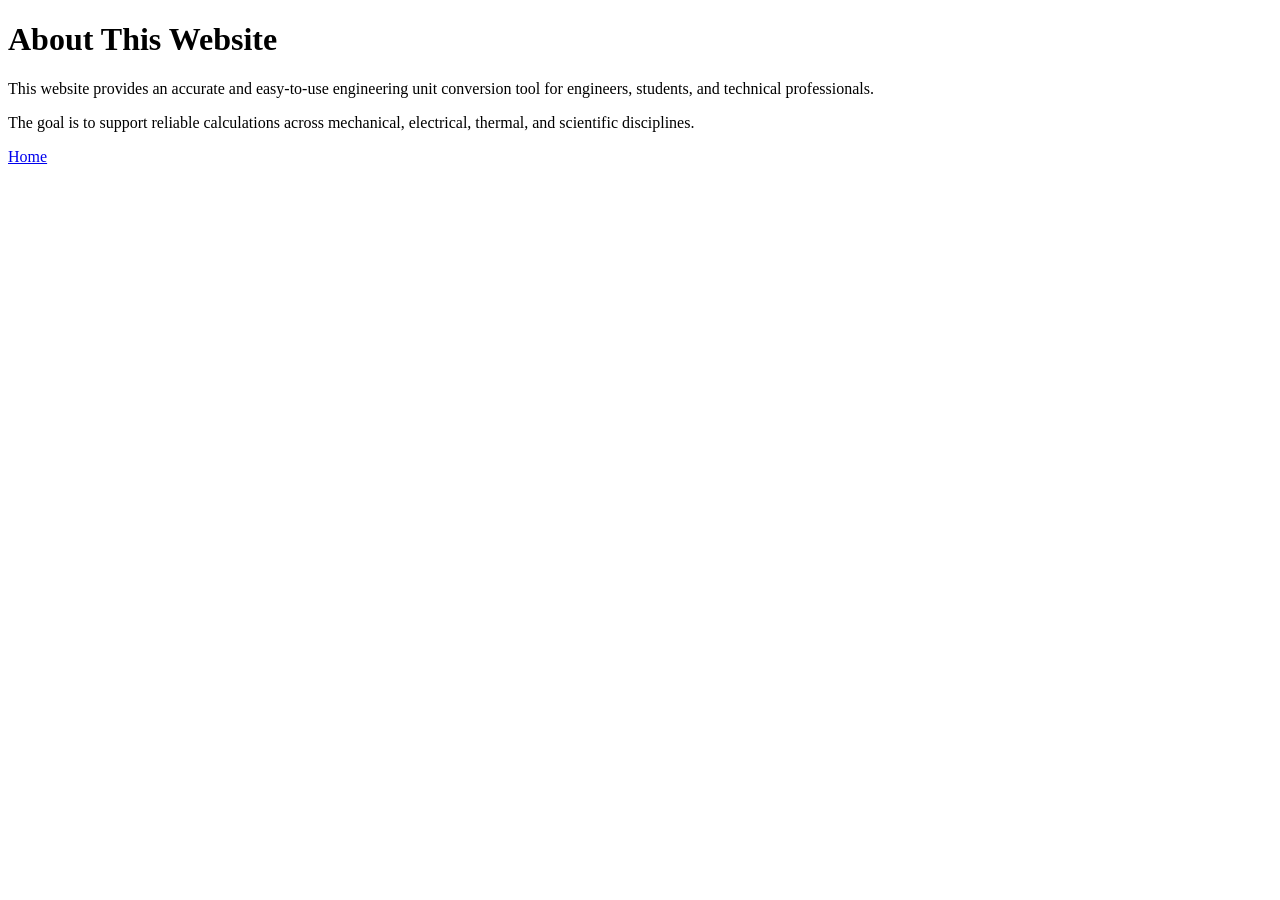
==== about.html @ 7ae83ef9 "Add files via upload" ====
<!DOCTYPE html>
<html lang="en">
<head>
<meta charset="UTF-8">
<title>About</title>
</head>
<body>
<h1>About This Website</h1>
<p>This website provides an accurate and easy-to-use engineering unit conversion tool for engineers, students, and technical professionals.</p>
<p>The goal is to support reliable calculations across mechanical, electrical, thermal, and scientific disciplines.</p>
<p><a href="/">Home</a></p>
</body>
</html>
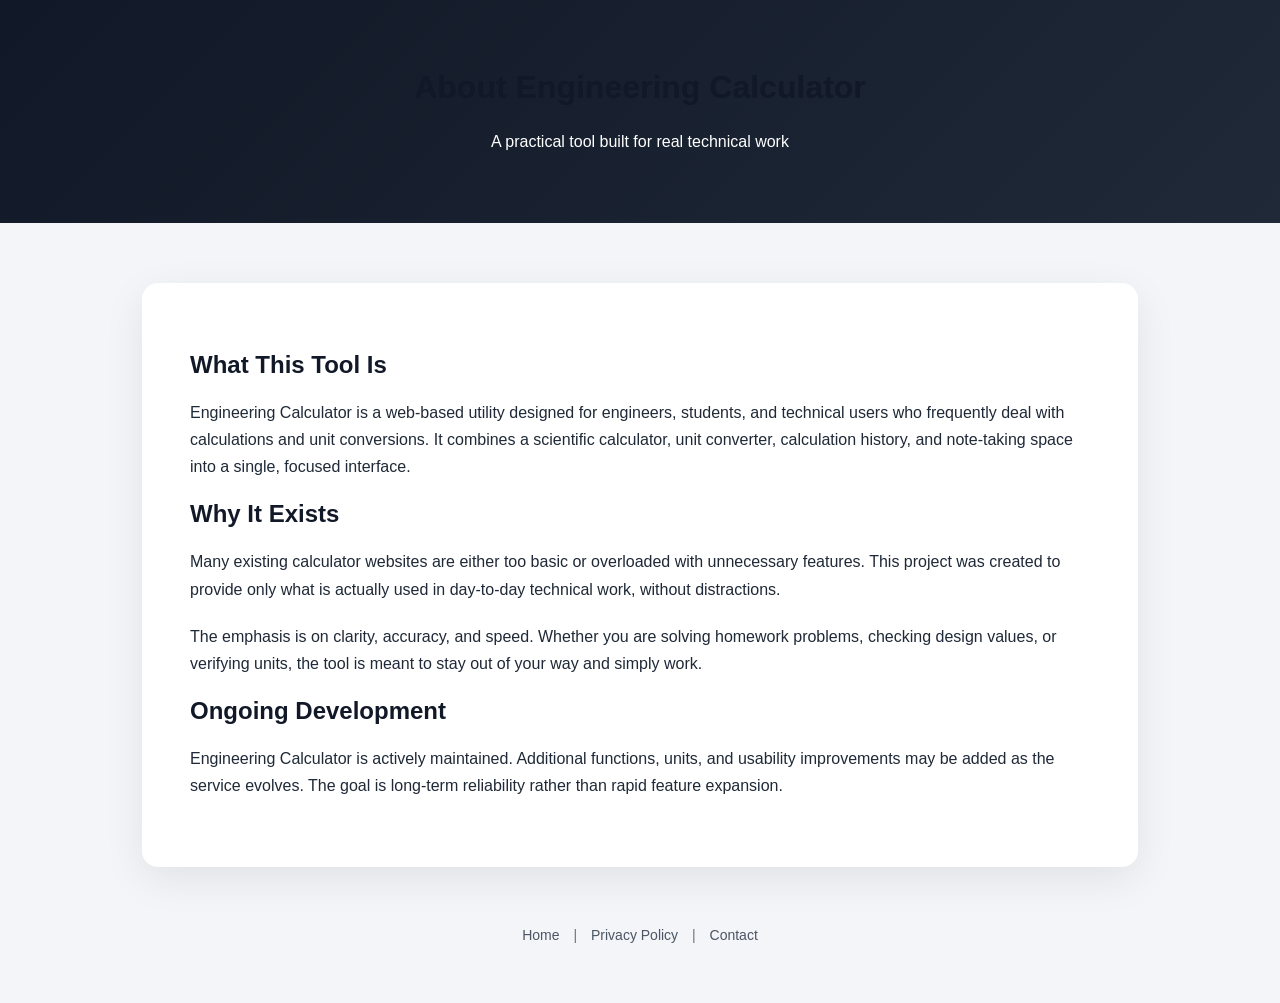
==== commit 1ce3df18: "Update about.html" ====
--- a/about.html
+++ b/about.html
@@ -2,12 +2,56 @@
 <html lang="en">
 <head>
 <meta charset="UTF-8">
-<title>About</title>
+<title>About | Engineering Calculator</title>
+<meta name="viewport" content="width=device-width, initial-scale=1.0">
+<style>
+body{margin:0;font-family:Arial,Helvetica,sans-serif;background:#f3f5f9;color:#1f2937}
+header{background:linear-gradient(135deg,#111827,#1f2937);color:#fff;padding:48px 20px;text-align:center}
+main{max-width:900px;margin:60px auto;background:#fff;padding:48px;border-radius:16px;box-shadow:0 12px 40px rgba(0,0,0,.08)}
+h1,h2{color:#111827}
+p{line-height:1.7;margin-bottom:20px}
+footer{text-align:center;margin:60px 0;color:#6b7280;font-size:14px}
+footer a{color:#4b5563;text-decoration:none;margin:0 10px}
+</style>
 </head>
 <body>
-<h1>About This Website</h1>
-<p>This website provides an accurate and easy-to-use engineering unit conversion tool for engineers, students, and technical professionals.</p>
-<p>The goal is to support reliable calculations across mechanical, electrical, thermal, and scientific disciplines.</p>
-<p><a href="/">Home</a></p>
+
+<header>
+<h1>About Engineering Calculator</h1>
+<p>A practical tool built for real technical work</p>
+</header>
+
+<main>
+<h2>What This Tool Is</h2>
+<p>
+Engineering Calculator is a web-based utility designed for engineers, students, and technical users who frequently deal with calculations and unit conversions.
+It combines a scientific calculator, unit converter, calculation history, and note-taking space into a single, focused interface.
+</p>
+
+<h2>Why It Exists</h2>
+<p>
+Many existing calculator websites are either too basic or overloaded with unnecessary features.
+This project was created to provide only what is actually used in day-to-day technical work, without distractions.
+</p>
+
+<p>
+The emphasis is on clarity, accuracy, and speed.
+Whether you are solving homework problems, checking design values, or verifying units, the tool is meant to stay out of your way and simply work.
+</p>
+
+<h2>Ongoing Development</h2>
+<p>
+Engineering Calculator is actively maintained.
+Additional functions, units, and usability improvements may be added as the service evolves.
+The goal is long-term reliability rather than rapid feature expansion.
+</p>
+</main>
+
+<footer>
+<a href="/">Home</a> |
+<a href="/privacy.html">Privacy Policy</a> |
+<a href="/contact.html">Contact</a>
+</footer>
+
 </body>
 </html>
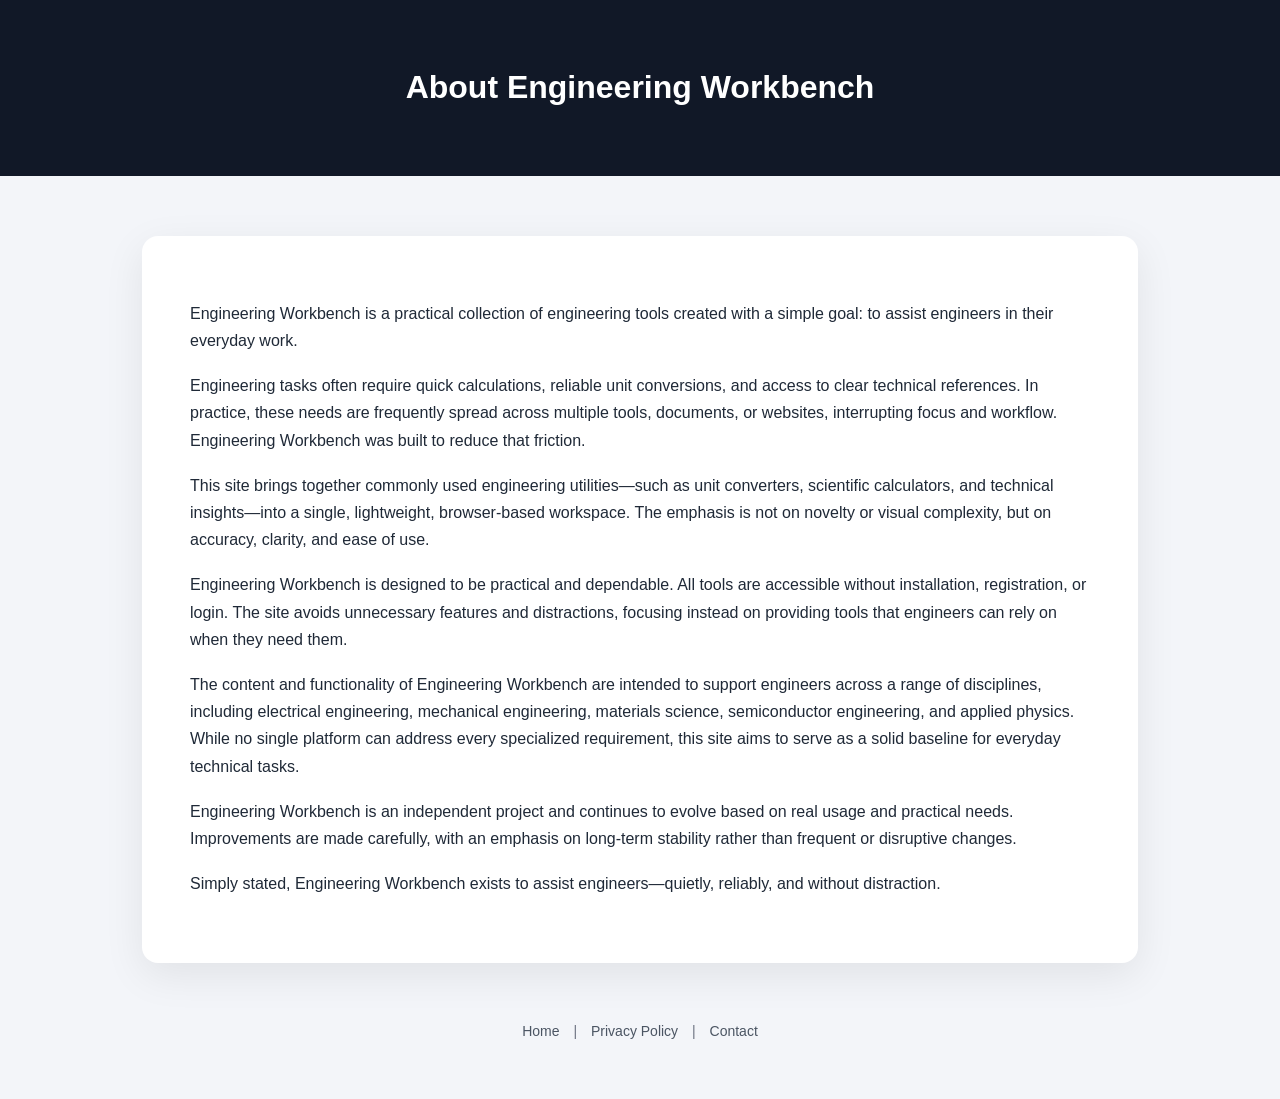
==== commit 824eb97d: "Update about.html" ====
--- a/about.html
+++ b/about.html
@@ -2,14 +2,13 @@
 <html lang="en">
 <head>
 <meta charset="UTF-8">
-<title>About | Engineering Calculator</title>
+<title>About | Engineering Workbench</title>
 <meta name="viewport" content="width=device-width, initial-scale=1.0">
 <style>
 body{margin:0;font-family:Arial,Helvetica,sans-serif;background:#f3f5f9;color:#1f2937}
-header{background:linear-gradient(135deg,#111827,#1f2937);color:#fff;padding:48px 20px;text-align:center}
+header{background:#111827;color:#fff;padding:48px 20px;text-align:center}
 main{max-width:900px;margin:60px auto;background:#fff;padding:48px;border-radius:16px;box-shadow:0 12px 40px rgba(0,0,0,.08)}
-h1,h2{color:#111827}
-p{line-height:1.7;margin-bottom:20px}
+p{line-height:1.7;margin-bottom:18px}
 footer{text-align:center;margin:60px 0;color:#6b7280;font-size:14px}
 footer a{color:#4b5563;text-decoration:none;margin:0 10px}
 </style>
@@ -17,34 +16,51 @@
 <body>
 
 <header>
-<h1>About Engineering Calculator</h1>
-<p>A practical tool built for real technical work</p>
+<h1>About Engineering Workbench</h1>
 </header>
 
 <main>
-<h2>What This Tool Is</h2>
+
 <p>
-Engineering Calculator is a web-based utility designed for engineers, students, and technical users who frequently deal with calculations and unit conversions.
-It combines a scientific calculator, unit converter, calculation history, and note-taking space into a single, focused interface.
-</p>
-
-<h2>Why It Exists</h2>
-<p>
-Many existing calculator websites are either too basic or overloaded with unnecessary features.
-This project was created to provide only what is actually used in day-to-day technical work, without distractions.
+Engineering Workbench is a practical collection of engineering tools created with a simple goal:
+to assist engineers in their everyday work.
 </p>
 
 <p>
-The emphasis is on clarity, accuracy, and speed.
-Whether you are solving homework problems, checking design values, or verifying units, the tool is meant to stay out of your way and simply work.
+Engineering tasks often require quick calculations, reliable unit conversions, and access to clear technical references.
+In practice, these needs are frequently spread across multiple tools, documents, or websites, interrupting focus and workflow.
+Engineering Workbench was built to reduce that friction.
 </p>
 
-<h2>Ongoing Development</h2>
 <p>
-Engineering Calculator is actively maintained.
-Additional functions, units, and usability improvements may be added as the service evolves.
-The goal is long-term reliability rather than rapid feature expansion.
+This site brings together commonly used engineering utilities—such as unit converters, scientific calculators,
+and technical insights—into a single, lightweight, browser-based workspace.
+The emphasis is not on novelty or visual complexity, but on accuracy, clarity, and ease of use.
 </p>
+
+<p>
+Engineering Workbench is designed to be practical and dependable.
+All tools are accessible without installation, registration, or login.
+The site avoids unnecessary features and distractions, focusing instead on providing tools that engineers can rely on when they need them.
+</p>
+
+<p>
+The content and functionality of Engineering Workbench are intended to support engineers across a range of disciplines,
+including electrical engineering, mechanical engineering, materials science, semiconductor engineering,
+and applied physics.
+While no single platform can address every specialized requirement, this site aims to serve as a solid baseline
+for everyday technical tasks.
+</p>
+
+<p>
+Engineering Workbench is an independent project and continues to evolve based on real usage and practical needs.
+Improvements are made carefully, with an emphasis on long-term stability rather than frequent or disruptive changes.
+</p>
+
+<p>
+Simply stated, Engineering Workbench exists to assist engineers—quietly, reliably, and without distraction.
+</p>
+
 </main>
 
 <footer>
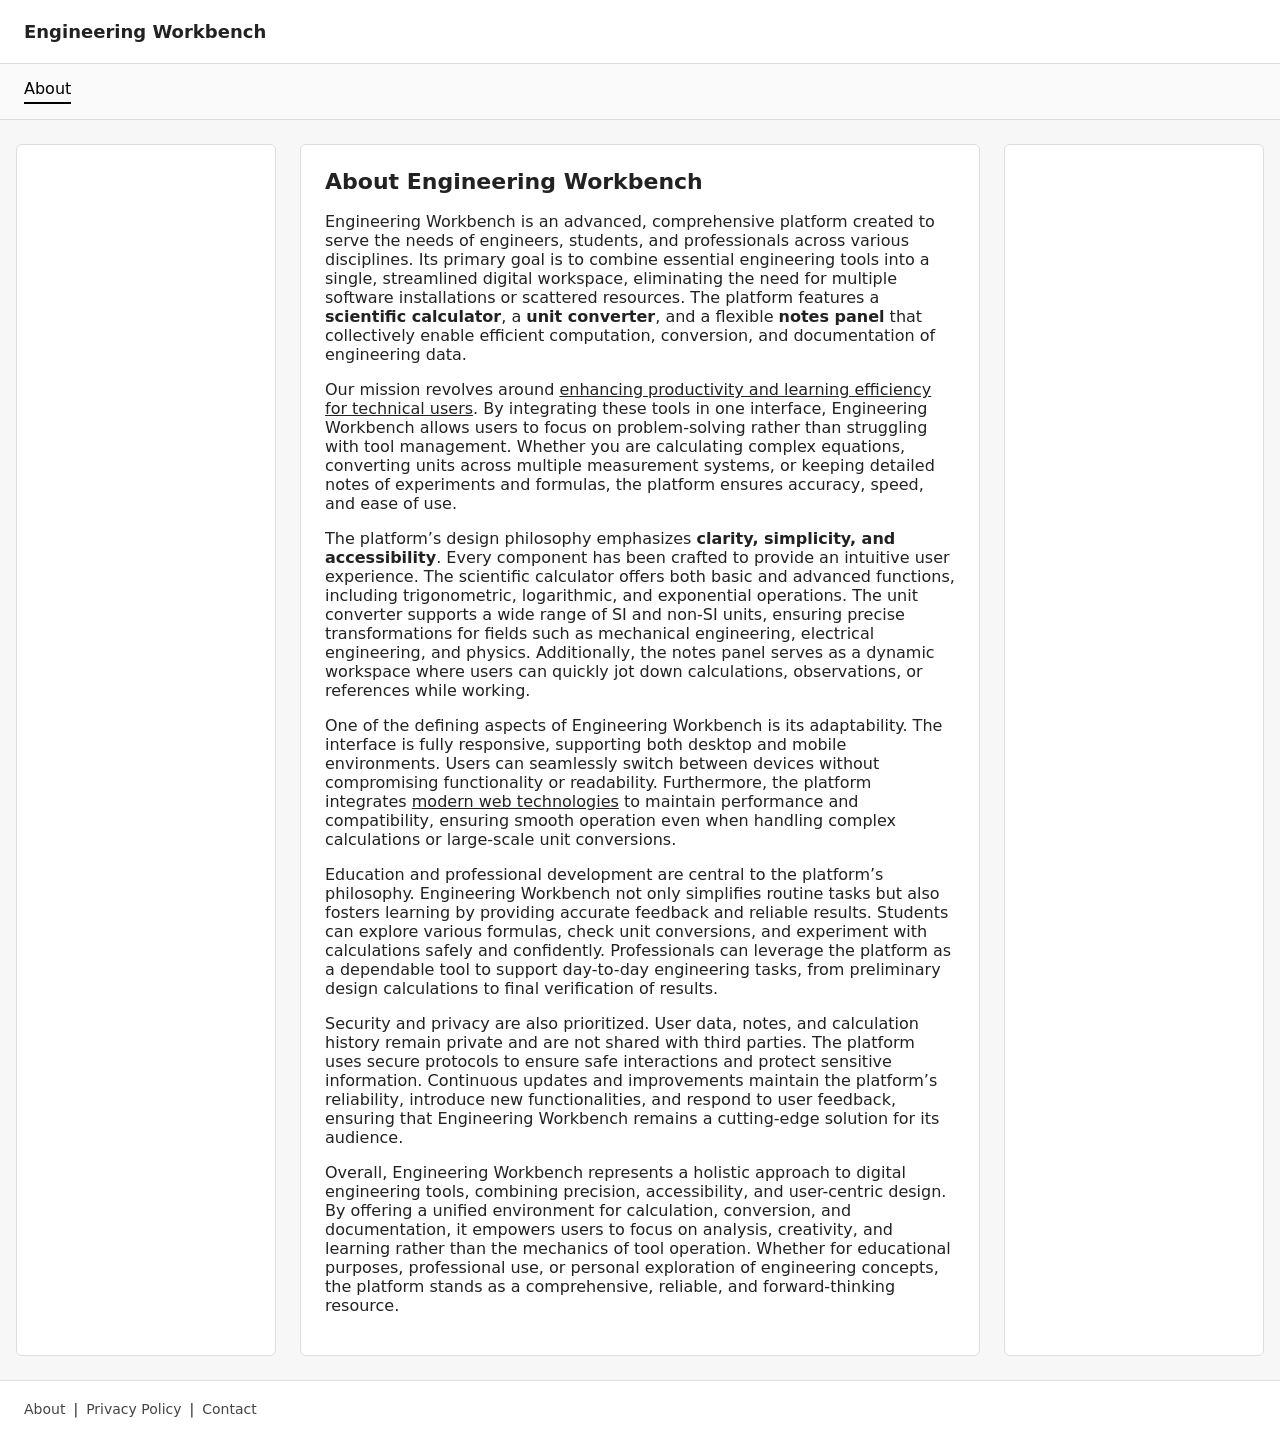
==== commit 8b260106: "Update about.html" ====
--- a/about.html
+++ b/about.html
@@ -2,72 +2,63 @@
 <html lang="en">
 <head>
 <meta charset="UTF-8">
-<title>About | Engineering Workbench</title>
+<title>About - Engineering Workbench</title>
 <meta name="viewport" content="width=device-width, initial-scale=1.0">
-<style>
-body{margin:0;font-family:Arial,Helvetica,sans-serif;background:#f3f5f9;color:#1f2937}
-header{background:#111827;color:#fff;padding:48px 20px;text-align:center}
-main{max-width:900px;margin:60px auto;background:#fff;padding:48px;border-radius:16px;box-shadow:0 12px 40px rgba(0,0,0,.08)}
-p{line-height:1.7;margin-bottom:18px}
-footer{text-align:center;margin:60px 0;color:#6b7280;font-size:14px}
-footer a{color:#4b5563;text-decoration:none;margin:0 10px}
-</style>
+<link rel="stylesheet" href="css/style.css">
 </head>
+
 <body>
-
-<header>
-<h1>About Engineering Workbench</h1>
+<header class="site-header">
+  <div class="header-inner">
+    <div class="logo">Engineering Workbench</div>
+  </div>
 </header>
 
-<main>
+<nav class="site-nav">
+  <div class="nav-inner">
+    <span class="nav-link active">About</span>
+  </div>
+</nav>
 
-<p>
-Engineering Workbench is a practical collection of engineering tools created with a simple goal:
-to assist engineers in their everyday work.
-</p>
+<main class="site-main">
+  <div class="main-layout">
+    <aside class="sidebar left-sidebar"></aside>
 
-<p>
-Engineering tasks often require quick calculations, reliable unit conversions, and access to clear technical references.
-In practice, these needs are frequently spread across multiple tools, documents, or websites, interrupting focus and workflow.
-Engineering Workbench was built to reduce that friction.
-</p>
+    <section class="main-container">
+      <h1>About Engineering Workbench</h1>
+      <p>
+        Engineering Workbench is an advanced, comprehensive platform created to serve the needs of engineers, students, and professionals across various disciplines. Its primary goal is to combine essential engineering tools into a single, streamlined digital workspace, eliminating the need for multiple software installations or scattered resources. The platform features a <b>scientific calculator</b>, a <b>unit converter</b>, and a flexible <b>notes panel</b> that collectively enable efficient computation, conversion, and documentation of engineering data.
+      </p>
+      <p>
+        Our mission revolves around <u>enhancing productivity and learning efficiency for technical users</u>. By integrating these tools in one interface, Engineering Workbench allows users to focus on problem-solving rather than struggling with tool management. Whether you are calculating complex equations, converting units across multiple measurement systems, or keeping detailed notes of experiments and formulas, the platform ensures accuracy, speed, and ease of use.
+      </p>
+      <p>
+        The platform’s design philosophy emphasizes <b>clarity, simplicity, and accessibility</b>. Every component has been crafted to provide an intuitive user experience. The scientific calculator offers both basic and advanced functions, including trigonometric, logarithmic, and exponential operations. The unit converter supports a wide range of SI and non-SI units, ensuring precise transformations for fields such as mechanical engineering, electrical engineering, and physics. Additionally, the notes panel serves as a dynamic workspace where users can quickly jot down calculations, observations, or references while working.
+      </p>
+      <p>
+        One of the defining aspects of Engineering Workbench is its adaptability. The interface is fully responsive, supporting both desktop and mobile environments. Users can seamlessly switch between devices without compromising functionality or readability. Furthermore, the platform integrates <u>modern web technologies</u> to maintain performance and compatibility, ensuring smooth operation even when handling complex calculations or large-scale unit conversions.
+      </p>
+      <p>
+        Education and professional development are central to the platform’s philosophy. Engineering Workbench not only simplifies routine tasks but also fosters learning by providing accurate feedback and reliable results. Students can explore various formulas, check unit conversions, and experiment with calculations safely and confidently. Professionals can leverage the platform as a dependable tool to support day-to-day engineering tasks, from preliminary design calculations to final verification of results.
+      </p>
+      <p>
+        Security and privacy are also prioritized. User data, notes, and calculation history remain private and are not shared with third parties. The platform uses secure protocols to ensure safe interactions and protect sensitive information. Continuous updates and improvements maintain the platform’s reliability, introduce new functionalities, and respond to user feedback, ensuring that Engineering Workbench remains a cutting-edge solution for its audience.
+      </p>
+      <p>
+        Overall, Engineering Workbench represents a holistic approach to digital engineering tools, combining precision, accessibility, and user-centric design. By offering a unified environment for calculation, conversion, and documentation, it empowers users to focus on analysis, creativity, and learning rather than the mechanics of tool operation. Whether for educational purposes, professional use, or personal exploration of engineering concepts, the platform stands as a comprehensive, reliable, and forward-thinking resource.
+      </p>
+    </section>
 
-<p>
-This site brings together commonly used engineering utilities—such as unit converters, scientific calculators,
-and technical insights—into a single, lightweight, browser-based workspace.
-The emphasis is not on novelty or visual complexity, but on accuracy, clarity, and ease of use.
-</p>
-
-<p>
-Engineering Workbench is designed to be practical and dependable.
-All tools are accessible without installation, registration, or login.
-The site avoids unnecessary features and distractions, focusing instead on providing tools that engineers can rely on when they need them.
-</p>
-
-<p>
-The content and functionality of Engineering Workbench are intended to support engineers across a range of disciplines,
-including electrical engineering, mechanical engineering, materials science, semiconductor engineering,
-and applied physics.
-While no single platform can address every specialized requirement, this site aims to serve as a solid baseline
-for everyday technical tasks.
-</p>
-
-<p>
-Engineering Workbench is an independent project and continues to evolve based on real usage and practical needs.
-Improvements are made carefully, with an emphasis on long-term stability rather than frequent or disruptive changes.
-</p>
-
-<p>
-Simply stated, Engineering Workbench exists to assist engineers—quietly, reliably, and without distraction.
-</p>
-
+    <aside class="sidebar right-sidebar"></aside>
+  </div>
 </main>
 
-<footer>
-<a href="/">Home</a> |
-<a href="/privacy.html">Privacy Policy</a> |
-<a href="/contact.html">Contact</a>
+<footer class="site-footer">
+  <div class="footer-inner">
+    <a href="/about.html">About</a> | 
+    <a href="/privacy.html">Privacy Policy</a> | 
+    <a href="/contact.html">Contact</a>
+  </div>
 </footer>
-
 </body>
 </html>
--- a/css/style.css
+++ b/css/style.css
@@ -0,0 +1,463 @@
+/* ===============================
+   Base
+================================ */
+* {
+  box-sizing: border-box;
+}
+
+body {
+  margin: 0;
+  font-family: system-ui, -apple-system, Segoe UI, Roboto, sans-serif;
+  color: #222;
+  background-color: #f7f7f7;
+}
+
+/* ===============================
+   Header
+================================ */
+.site-header {
+  height: 64px;
+  width: 100%;
+  background: #ffffff;
+  border-bottom: 1px solid #ddd;
+}
+
+.header-inner {
+  height: 100%;
+  max-width: 1600px;
+  margin: 0 auto;
+  padding: 0 24px;
+  display: flex;
+  align-items: center;
+}
+
+.logo {
+  font-size: 18px;
+  font-weight: 600;
+}
+
+/* ===============================
+   Navigation
+================================ */
+.site-nav {
+  height: 56px;
+  width: 100%;
+  background: #fafafa;
+  border-bottom: 1px solid #ddd;
+}
+
+.nav-inner {
+  height: 100%;
+  max-width: 1600px;
+  margin: 0 auto;
+  padding: 0 24px;
+  display: flex;
+  align-items: center;
+  gap: 24px;
+}
+
+.nav-link {
+  text-decoration: none;
+  color: #444;
+  font-weight: 500;
+}
+
+.nav-link.active {
+  color: #000;
+  border-bottom: 2px solid #000;
+  padding-bottom: 4px;
+}
+
+/* ===============================
+   Main Layout
+================================ */
+.site-main {
+  width: 100%;
+  padding: 24px 0;
+}
+
+.main-layout {
+  max-width: 1800px;
+  margin: 0 auto;
+  padding: 0 16px;
+  display: grid;
+  grid-template-columns: 260px minmax(0, 1fr) 260px;
+  gap: 24px;
+}
+
+/* ===============================
+   Workbench Layout
+================================ */
+.workbench {
+  display: grid;
+  grid-template-columns: minmax(0, 2fr) 1fr;
+  gap: 24px;
+}
+
+/* ===============================
+   Left Stack (Converter + Calc)
+================================ */
+.tool-stack {
+  display: grid;
+  grid-template-rows: auto auto;
+  gap: 24px;
+}
+
+.tool-panel {
+  border: 1px solid #ddd;
+  border-radius: 6px;
+  padding: 16px;
+  background: #ffffff;
+}
+
+.tool-panel h2 {
+  margin-top: 0;
+  font-size: 18px;
+}
+
+/* ===============================
+   Converter Layout
+================================ */
+.converter-layout {
+  display: grid;
+  grid-template-columns: 220px minmax(0, 1fr);
+  gap: 16px;
+}
+
+/* ===============================
+   Parameter List
+================================ */
+.converter-params {
+  border: 1px solid #ddd;
+  border-radius: 6px;
+  overflow-y: auto;
+  max-height: 320px;
+}
+
+.converter-params button {
+  width: 100%;
+  padding: 10px 12px;
+  border: none;
+  background: #fff;
+  border-bottom: 1px solid #eee;
+  text-align: left;
+  font-size: 14px;
+  cursor: pointer;
+}
+
+.converter-params button:hover {
+  background: #f5f5f5;
+}
+
+.converter-params button.active {
+  background: #eaeaea;
+  font-weight: 600;
+}
+
+/* ===============================
+   Conversion Area 수정
+================================ */
+.converter-work {
+  display: flex;
+  flex-direction: column;
+  gap: 12px; /* Enter Value, 단위, 버튼 간격 */
+}
+
+.convert-input {
+  display: flex;
+  gap: 8px;
+  align-items: center;
+}
+
+.convert-input input {
+  flex: 1;
+  padding: 8px;
+  font-size: 14px;
+}
+
+/* 단위 선택 영역: Enter Value 아래 */
+.unit-selection {
+  display: flex;
+  gap: 8px;
+  align-items: center;
+}
+
+.unit-selection select {
+  flex: 1;
+  padding: 6px;
+  font-size: 14px;
+}
+
+.arrow {
+  font-weight: bold;
+}
+
+/* Convert 버튼: 단위 → 단위 아래로 */
+.convert-btn {
+  margin-top: 8px;
+  width: 120px;
+  padding: 8px;
+  font-weight: 600;
+  cursor: pointer;
+  border-radius: 4px;
+  background: #263238;
+  color: #4fc3f7;
+  border: none;
+  transition: background 0.1s;
+}
+
+.convert-btn:hover {
+  background: #37474f;
+}
+
+.convert-result {
+  border-top: 1px solid #ddd;
+  padding-top: 12px;
+}
+
+.result-label {
+  font-size: 13px;
+  color: #666;
+}
+
+.result-value {
+  font-size: 20px;
+  font-weight: 600;
+}
+
+/* ===============================
+   Scientific Calculator
+   =============================== */
+
+#calculator {
+  background: #1e1e1e;
+  border-radius: 12px;
+  padding: 14px;
+  box-shadow: inset 0 0 0 1px #333;
+  font-family: "Segoe UI", Consolas, monospace;
+}
+
+/* ===== HISTORY ===== */
+.calc-history {
+  min-height: 70px;
+  margin-bottom: 8px;
+  padding: 6px 8px;
+  background: #111;
+  border-radius: 6px;
+  color: #9aa0a6;
+  font-size: 12px;
+  line-height: 1.4;
+  overflow: hidden;
+}
+
+.calc-history div {
+  white-space: nowrap;
+  overflow: hidden;
+  text-overflow: ellipsis;
+}
+
+/* ===== DISPLAY ===== */
+.calc-display {
+  position: relative;
+  background: #000;
+  border-radius: 6px;
+  padding: 10px;
+  margin-bottom: 10px;
+}
+
+#calc-input {
+  width: 100%;
+  background: transparent;
+  border: none;
+  outline: none;
+  color: #00ff9c;
+  font-size: 24px;
+  text-align: right;
+}
+
+/* DEG / RAD indicator */
+.angle-mode {
+  position: absolute;
+  top: 6px;
+  left: 8px;
+  font-size: 11px;
+  font-weight: bold;
+  color: #ff3b3b;
+}
+
+/* ===== BUTTON GRID ===== */
+.calc-buttons {
+  display: grid;
+  grid-template-columns: repeat(5, 1fr);
+  gap: 6px;
+}
+
+/* ===== BUTTON BASE ===== */
+.calc-buttons button {
+  height: 42px;
+  background: #2b2b2b;
+  border: none;
+  border-radius: 6px;
+  color: #e8eaed;
+  font-size: 14px;
+  cursor: pointer;
+  box-shadow: inset 0 -2px 0 #111;
+  transition: background 0.1s, transform 0.05s;
+}
+
+.calc-buttons button:hover {
+  background: #3a3a3a;
+}
+
+.calc-buttons button:active {
+  transform: translateY(1px);
+  box-shadow: inset 0 -1px 0 #000;
+}
+
+/* ===== FUNCTION KEYS ===== */
+.calc-buttons button[data-key="sin"],
+.calc-buttons button[data-key="cos"],
+.calc-buttons button[data-key="tan"],
+.calc-buttons button[data-key="log"],
+.calc-buttons button[data-key="ln"],
+.calc-buttons button[data-key="√"],
+.calc-buttons button[data-key="pow"],
+.calc-buttons button[data-key="x2"] {
+  background: #263238;
+  color: #4fc3f7;
+}
+
+/* ===== OPERATOR KEYS ===== */
+.calc-buttons button[data-key="+"],
+.calc-buttons button[data-key="-"],
+.calc-buttons button[data-key="*"],
+.calc-buttons button[data-key="/"] {
+  background: #37474f;
+  color: #ffd54f;
+}
+
+/* ===== CLEAR / DELETE ===== */
+.calc-buttons button[data-key="C"] {
+  background: #5c1a1a;
+  color: #ff8a80;
+}
+
+.calc-buttons button[data-key="DEL"] {
+  background: #4a2b0f;
+  color: #ffcc80;
+}
+
+/* ===== EQUAL ===== */
+.calc-buttons button.equal {
+  background: #00695c;
+  color: #ffffff;
+  font-weight: bold;
+}
+
+/* ===== ZERO KEY ===== */
+.calc-buttons button.zero {
+  grid-column: span 2;
+}
+
+/* ===============================
+   Memo Panel
+================================ */
+.memo-panel {
+  border: 1px solid #ddd;
+  border-radius: 6px;
+  padding: 16px;
+  background: #ffffff;
+  display: flex;
+  flex-direction: column;
+}
+
+.memo-panel h2 {
+  margin-top: 0;
+  font-size: 18px;
+}
+
+.memo {
+  flex: 1;
+  resize: vertical;
+  border: 1px solid #ccc;
+  border-radius: 4px;
+  padding: 8px;
+  font-family: inherit;
+  font-size: 14px;
+}
+
+
+/* ===============================
+   Sidebar
+================================ */
+.sidebar {
+  background: #ffffff;
+  border: 1px solid #ddd;
+  border-radius: 6px;
+  min-height: 400px;
+}
+
+/* ===============================
+   Main Container
+================================ */
+.main-container {
+  background: #ffffff;
+  border: 1px solid #ddd;
+  border-radius: 6px;
+  padding: 24px;
+}
+
+.main-container h1 {
+  margin-top: 0;
+  font-size: 22px;
+}
+
+/* ===============================
+   Footer
+================================ */
+.site-footer {
+  height: 56px;
+  width: 100%;
+  background: #ffffff;
+  border-top: 1px solid #ddd;
+}
+
+.footer-inner {
+  height: 100%;
+  max-width: 1600px;
+  margin: 0 auto;
+  padding: 0 24px;
+  display: flex;
+  align-items: center;
+  gap: 8px;
+  font-size: 14px;
+}
+
+.site-footer a {
+  text-decoration: none;
+  color: #444;
+}
+
+/* ===============================
+   Insight / FAQ / HELP 페이지
+   메인페이지 구조와 동일
+================================ */
+.page-container {
+  display: grid;
+  grid-template-columns: 260px minmax(0, 1fr) 260px;
+  gap: 24px;
+}
+
+.page-content {
+  background: #ffffff;
+  border: 1px solid #ddd;
+  border-radius: 6px;
+  padding: 24px;
+}
+
+.page-sidebar {
+  background: #ffffff;
+  border: 1px solid #ddd;
+  border-radius: 6px;
+  min-height: 400px;
+}
